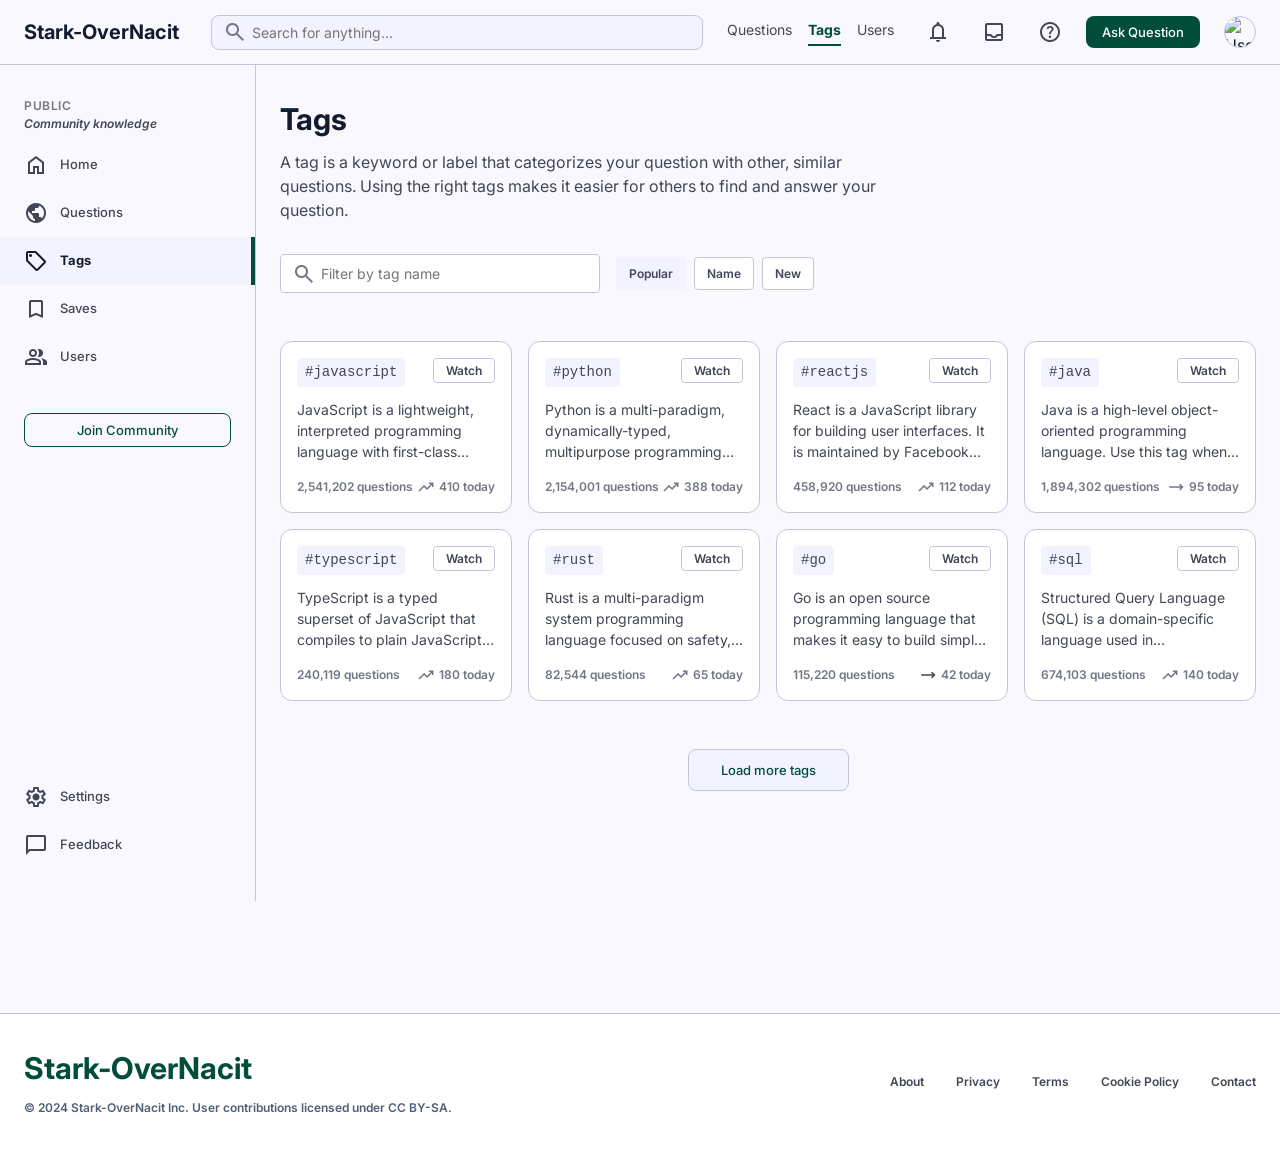
==== frontend/tags.html @ 77a6401e "new commits" ====
<!DOCTYPE html>
<html lang="en">
<head>
    <meta charset="UTF-8">
    <meta name="viewport" content="width=device-width, initial-scale=1.0">
    <title>Tags - Stark-OverNacit</title>
    <link href="https://fonts.googleapis.com/css2?family=Inter:wght@400;500;600;700&display=swap" rel="stylesheet" />
    <link href="https://fonts.googleapis.com/css2?family=Material+Symbols+Outlined:wght,FILL@100..700,0..1&display=swap" rel="stylesheet" />
    <style>
        :root {
            --bg: #faf8ff;
            --on-bg: #131b2e;
            --surface: #faf8ff;
            --surface-lowest: #ffffff;
            --surface-low: #f2f3ff;
            --surface-high: #e2e7ff;
            --surface-highest: #dae2fd;
           --primary: #004d3b;
            --primary-container: #0066ff;
            --on-primary: #ffffff;
            --on-surface: #131b2e;
            --on-surface-variant: #424656;
            --outline: #727687;
            --outline-variant: #c2c6d8;
        }

        * { box-sizing: border-box; margin: 0; padding: 0; }
        
        body {
            font-family: 'Inter', sans-serif;
            background-color: var(--bg);
            color: var(--on-bg);
            line-height: 1.5;
        }

        ::selection {
            background: #dae1ff;
            color: #001849;
        }

        .material-symbols-outlined {
            font-variation-settings: 'FILL' 0, 'wght' 400, 'GRAD' 0, 'opsz' 24;
            vertical-align: middle;
        }

        a { text-decoration: none; color: inherit; }
        button { cursor: pointer; font-family: inherit; border: none; background: none; }
        input { font-family: inherit; }

        /* Header */
        .top-nav {
            position: sticky;
            top: 0;
            z-index: 50;
            background: var(--surface);
            border-bottom: 1px solid var(--outline-variant);
        }
        .nav-container {
            max-width: 1280px;
            margin: 0 auto;
            padding: 0 24px;
            height: 64px;
            display: flex;
            align-items: center;
            justify-content: space-between;
        }
        .nav-left { display: flex; align-items: center; gap: 32px; flex: 1; }
        .brand { font-size: 20px; font-weight: 700; color: var(--on-surface); }
        
        .search-bar {
            position: relative;
            flex: 1;
            max-width: 500px;
            display: none;
        }
        @media (min-width: 768px) { .search-bar { display: flex; } }
        .search-bar .icon {
            position: absolute;
            left: 12px;
            top: 50%;
            transform: translateY(-50%);
            color: var(--outline);
            transition: color 0.2s;
        }
        .search-bar:focus-within .icon { color: var(--primary); }
        .search-bar input {
            width: 100%;
            background: var(--surface-low);
            border: 1px solid var(--outline-variant);
            border-radius: 8px;
            padding: 8px 16px 8px 40px;
            font-size: 14px;
            outline: none;
            transition: border-color 0.2s;
        }
        .search-bar input:focus { border-color: var(--primary); }

        .nav-links { display: none; gap: 16px; margin: 0 24px; }
        @media (min-width: 1024px) { .nav-links { display: flex; } }
        .nav-links a {
            font-size: 14px;
            color: var(--on-surface-variant);
            transition: color 0.2s;
        }
        .nav-links a:hover, .nav-links a.active { color: var(--primary); }
        .nav-links a.active { 
            border-bottom: 2px solid var(--primary); 
            font-weight: 700; 
            padding-bottom: 4px; 
        }

        .nav-actions { display: flex; align-items: center; gap: 16px; }
        .action-icons { display: none; gap: 16px; }
        @media (min-width: 768px) { .action-icons { display: flex; } }
        .icon-btn {
            color: var(--on-surface-variant);
            padding: 8px;
            border-radius: 50%;
            cursor: pointer;
            transition: background 0.2s;
        }
        .icon-btn:hover { background: var(--surface-low); }

        .btn-primary {
            background: var(--primary);
            color: var(--on-primary);
            padding: 8px 16px;
            border-radius: 8px;
            font-size: 13px;
            font-weight: 500;
            transition: background 0.2s, transform 0.1s;
        }
        .btn-primary:hover { background: var(--primary-container); }
        .btn-primary:active { transform: scale(0.95); }

        .avatar {
            width: 32px;
            height: 32px;
            border-radius: 50%;
            overflow: hidden;
            border: 1px solid var(--outline-variant);
            margin-left: 8px;
        }
        .avatar img { width: 100%; height: 100%; object-fit: cover; }

        /* Layout */
        .main-layout {
            max-width: 1280px;
            margin: 0 auto;
            display: flex;
        }

        /* Sidebar */
        .sidebar {
            display: none;
            flex-direction: column;
            width: 256px;
            position: sticky;
            top: 64px;
            height: calc(100vh - 64px);
            background: var(--surface);
            border-right: 1px solid var(--outline-variant);
            padding: 32px 0;
        }
        @media (min-width: 768px) { .sidebar { display: flex; } }

        .sidebar-section { padding: 0 24px; margin-bottom: 8px; }
        .section-title { font-size: 12px; font-weight: 600; color: var(--outline); text-transform: uppercase; letter-spacing: 0.05em; }
        .section-subtitle { font-size: 12px; font-weight: 600; color: var(--on-surface-variant); font-style: italic; }

        .sidebar-nav { display: flex; flex-direction: column; width: 100%; }
        .sidebar-nav a {
            display: flex;
            align-items: center;
            gap: 12px;
            padding: 12px 24px;
            color: var(--on-surface-variant);
            font-size: 13px;
            font-weight: 500;
            transition: background 0.2s;
        }
        .sidebar-nav a:hover { background: var(--surface-lowest); }
        .sidebar-nav a.active {
            color: var(--on-surface);
            font-weight: 700;
            border-right: 4px solid var(--primary);
            background: var(--surface-low);
        }

        .sidebar-cta { padding: 0 24px; margin-top: 32px; }
        .btn-outline {
            width: 100%;
            padding: 8px;
            border: 1px solid var(--primary);
            color: var(--primary);
            background: transparent;
            border-radius: 8px;
            font-size: 13px;
            font-weight: 500;
            transition: background 0.2s;
        }
        .btn-outline:hover { background: rgba(0, 80, 203, 0.05); }

        .sidebar-footer { margin-top: auto; }
        .sidebar-footer a {
            display: flex;
            align-items: center;
            gap: 12px;
            padding: 12px 24px;
            color: var(--on-surface-variant);
            font-size: 13px;
            font-weight: 500;
            transition: background 0.2s;
        }
        .sidebar-footer a:hover { background: var(--surface-lowest); }

        /* Main Content */
        .content {
            flex: 1;
            min-height: 100vh;
            padding: 32px 24px;
        }
        .intro { margin-bottom: 48px; }
        .page-title { font-size: 30px; font-weight: 700; margin-bottom: 8px; }
        .page-desc { font-size: 16px; color: var(--on-surface-variant); max-width: 600px; }

        .filters {
            margin-top: 32px;
            display: flex;
            flex-direction: column;
            gap: 16px;
            align-items: center;
        }
        @media (min-width: 768px) { .filters { flex-direction: row; } }

        .search-filter {
            position: relative;
            width: 100%;
        }
        @media (min-width: 768px) { .search-filter { width: 320px; } }
        .search-filter .icon {
            position: absolute;
            left: 12px;
            top: 50%;
            transform: translateY(-50%);
            color: var(--outline);
            transition: color 0.2s;
        }
        .search-filter:focus-within .icon { color: var(--primary); }
        .search-filter input {
            width: 100%;
            background: var(--surface-lowest);
            border: 1px solid var(--outline-variant);
            border-radius: 4px;
            padding: 10px 16px 10px 40px;
            font-size: 14px;
            outline: none;
            transition: border-color 0.2s;
        }
        .search-filter input:focus { border-color: var(--primary); }

        .sort-btns { display: flex; gap: 8px; align-self: flex-start; }
        @media (min-width: 768px) { .sort-btns { align-self: auto; } }
        .sort-btns button {
            padding: 8px 12px;
            border-radius: 4px;
            font-size: 12px;
            font-weight: 600;
            background: var(--surface-lowest);
            color: var(--on-surface-variant);
            border: 1px solid var(--outline-variant);
            transition: background 0.2s;
        }
        .sort-btns button:hover { background: var(--surface-low); }
        .sort-btns button.active {
            background: var(--surface-low);
            border-color: transparent;
        }

        /* Tags Grid */
        .tags-grid {
            display: grid;
            grid-template-columns: 1fr;
            gap: 16px;
        }
        @media (min-width: 640px) { .tags-grid { grid-template-columns: repeat(2, 1fr); } }
        @media (min-width: 1024px) { .tags-grid { grid-template-columns: repeat(3, 1fr); } }
        @media (min-width: 1280px) { .tags-grid { grid-template-columns: repeat(4, 1fr); } }

        .tag-card {
            background: var(--surface-lowest);
            border: 1px solid var(--outline-variant);
            padding: 16px;
            border-radius: 12px;
            display: flex;
            flex-direction: column;
            transition: box-shadow 0.2s;
        }
        .tag-card:hover { box-shadow: 0px 4px 12px rgba(0, 0, 0, 0.05); }

        .tag-header { display: flex; justify-content: space-between; align-items: flex-start; margin-bottom: 12px; }
        .tag-name {
            background: var(--surface-low);
            color: var(--on-surface-variant);
            padding: 4px 8px;
            border-radius: 4px;
            font-family: ui-monospace, monospace;
            font-size: 14px;
            cursor: pointer;
            transition: background 0.2s;
        }
        .tag-name:hover { background: var(--surface-highest); }

        .follow-btn {
            border: 1px solid var(--outline-variant);
            color: var(--on-surface-variant);
            padding: 4px 12px;
            border-radius: 4px;
            font-size: 12px;
            font-weight: 600;
            transition: all 0.2s;
        }
        .follow-btn:hover { border-color: var(--primary); color: var(--primary); }
        .follow-btn:active { transform: scale(0.95); }
        .follow-btn.watching {
            background: var(--primary);
            color: var(--on-primary);
            border-color: var(--primary);
        }

        .tag-desc {
            font-size: 14px;
            color: var(--on-surface-variant);
            margin-bottom: 16px;
            display: -webkit-box;
            -webkit-line-clamp: 3;
            -webkit-box-orient: vertical;
            overflow: hidden;
        }

        .tag-stats {
            margin-top: auto;
            display: flex;
            justify-content: space-between;
            align-items: center;
            color: var(--outline);
            font-size: 12px;
            font-weight: 600;
        }
        .tag-stats .trend { display: flex; align-items: center; gap: 4px; }
        .tag-stats .trend .material-symbols-outlined { font-size: 18px; }
        .tag-stats .trend .variant { color: var(--on-surface-variant); }

        .load-more {
            margin-top: 48px;
            display: flex;
            justify-content: center;
        }
        .btn-load-more {
            background: var(--surface-low);
            color: var(--primary);
            padding: 12px 32px;
            border-radius: 8px;
            border: 1px solid var(--outline-variant);
            font-size: 13px;
            font-weight: 500;
            transition: background 0.2s;
        }
        .btn-load-more:hover { background: rgba(0, 80, 203, 0.1); }

        /* Footer */
        .footer {
            background: var(--surface-lowest);
            border-top: 1px solid var(--outline-variant);
            padding: 32px 0;
            margin-top: 48px;
        }
        .footer-container {
            max-width: 1280px;
            margin: 0 auto;
            padding: 0 24px;
            display: flex;
            flex-direction: column;
            gap: 16px;
            align-items: center;
        }
        @media (min-width: 768px) { 
            .footer-container { flex-direction: row; justify-content: space-between; } 
        }
        .footer-brand { text-align: center; }
        @media (min-width: 768px) { .footer-brand { text-align: left; } }
        .footer-brand .brand { color: var(--primary); font-size: 30px; font-weight: 700; }
        .footer-brand p { font-size: 12px; font-weight: 600; color: #505f76; margin-top: 8px; }

        .footer-links { display: flex; gap: 32px; }
        .footer-links a {
            font-size: 12px;
            font-weight: 600;
            color: var(--on-surface-variant);
            transition: color 0.2s;
        }
        .footer-links a:hover { text-decoration: underline; color: var(--primary); }
    </style>
</head>
<body>
    <!-- Header -->
    <header class="top-nav">
        <div class="nav-container">
            <div class="nav-left">
                <h1 class="brand">Stark-OverNacit</h1>
                <div class="search-bar">
                    <span class="material-symbols-outlined icon">search</span>
                    <input type="text" placeholder="Search for anything...">
                </div>
            </div>
            <nav class="nav-links">
                <a href="index.html">Questions</a>
                <a href="tags.html" class="active">Tags</a>
                <a href="users.html">Users</a>
            </nav>
            <div class="nav-actions">
                <div class="action-icons">
                    <span class="material-symbols-outlined icon-btn">notifications</span>
                    <span class="material-symbols-outlined icon-btn">inbox</span>
                    <span class="material-symbols-outlined icon-btn">help</span>
                </div>
                <button class="btn-primary">Ask Question</button>
                <div class="avatar">
                    <img src="https://lh3.googleusercontent.com/aida-public/[base64]" alt="User Avatar">
                </div>
            </div>
        </div>
    </header>

    <div class="main-layout">
        <!-- Sidebar -->
        <aside class="sidebar">
            <div class="sidebar-section">
                <p class="section-title">Public</p>
                <p class="section-subtitle">Community knowledge</p>
            </div>
            <nav class="sidebar-nav">
                <a href="#"><span class="material-symbols-outlined">home</span> Home</a>
                <a href="#"><span class="material-symbols-outlined">public</span> Questions</a>
                <a href="#" class="active"><span class="material-symbols-outlined">local_offer</span> Tags</a>
                <a href="#"><span class="material-symbols-outlined">bookmark</span> Saves</a>
                <a href="#"><span class="material-symbols-outlined">group</span> Users</a>
            </nav>
            <div class="sidebar-cta">
                <button class="btn-outline">Join Community</button>
            </div>
            <div class="sidebar-footer">
                <a href="#"><span class="material-symbols-outlined">settings</span> Settings</a>
                <a href="#"><span class="material-symbols-outlined">chat_bubble</span> Feedback</a>
            </div>
        </aside>

        <!-- Main Content -->
        <main class="content">
            <section class="intro">
                <h1 class="page-title">Tags</h1>
                <p class="page-desc">A tag is a keyword or label that categorizes your question with other, similar questions. Using the right tags makes it easier for others to find and answer your question.</p>
                <div class="filters">
                    <div class="search-filter">
                        <span class="material-symbols-outlined icon">search</span>
                        <input type="text" id="tagSearch" placeholder="Filter by tag name">
                    </div>
                    <div class="sort-btns">
                        <button class="active">Popular</button>
                        <button>Name</button>
                        <button>New</button>
                    </div>
                </div>
            </section>

            <div class="tags-grid" id="tagsGrid">
                <!-- JavaScript -->
                <div class="tag-card">
                    <div class="tag-header">
                        <span class="tag-name">#javascript</span>
                        <button class="follow-btn" onclick="toggleFollow(this)">Watch</button>
                    </div>
                    <p class="tag-desc">JavaScript is a lightweight, interpreted programming language with first-class functions that's best known as the scripting language for Web pages.</p>
                    <div class="tag-stats">
                        <span>2,541,202 questions</span>
                        <span class="trend"><span class="material-symbols-outlined">trending_up</span> 410 today</span>
                    </div>
                </div>
                <!-- Python -->
                <div class="tag-card">
                    <div class="tag-header">
                        <span class="tag-name">#python</span>
                        <button class="follow-btn" onclick="toggleFollow(this)">Watch</button>
                    </div>
                    <p class="tag-desc">Python is a multi-paradigm, dynamically-typed, multipurpose programming language. It is designed to be quick to learn and use.</p>
                    <div class="tag-stats">
                        <span>2,154,001 questions</span>
                        <span class="trend"><span class="material-symbols-outlined">trending_up</span> 388 today</span>
                    </div>
                </div>
                <!-- ReactJS -->
                <div class="tag-card">
                    <div class="tag-header">
                        <span class="tag-name">#reactjs</span>
                        <button class="follow-btn" onclick="toggleFollow(this)">Watch</button>
                    </div>
                    <p class="tag-desc">React is a JavaScript library for building user interfaces. It is maintained by Facebook and a community of individual developers and companies.</p>
                    <div class="tag-stats">
                        <span>458,920 questions</span>
                        <span class="trend"><span class="material-symbols-outlined">trending_up</span> 112 today</span>
                    </div>
                </div>
                <!-- Java -->
                <div class="tag-card">
                    <div class="tag-header">
                        <span class="tag-name">#java</span>
                        <button class="follow-btn" onclick="toggleFollow(this)">Watch</button>
                    </div>
                    <p class="tag-desc">Java is a high-level object-oriented programming language. Use this tag when you're having trouble with the language itself or the standard library.</p>
                    <div class="tag-stats">
                        <span>1,894,302 questions</span>
                        <span class="trend"><span class="material-symbols-outlined">trending_flat</span> 95 today</span>
                    </div>
                </div>
                <!-- TypeScript -->
                <div class="tag-card">
                    <div class="tag-header">
                        <span class="tag-name">#typescript</span>
                        <button class="follow-btn" onclick="toggleFollow(this)">Watch</button>
                    </div>
                    <p class="tag-desc">TypeScript is a typed superset of JavaScript that compiles to plain JavaScript. It adds optional static typing and class-based object-oriented programming.</p>
                    <div class="tag-stats">
                        <span>240,119 questions</span>
                        <span class="trend"><span class="material-symbols-outlined">trending_up</span> 180 today</span>
                    </div>
                </div>
                <!-- Rust -->
                <div class="tag-card">
                    <div class="tag-header">
                        <span class="tag-name">#rust</span>
                        <button class="follow-btn" onclick="toggleFollow(this)">Watch</button>
                    </div>
                    <p class="tag-desc">Rust is a multi-paradigm system programming language focused on safety, especially safe concurrency.</p>
                    <div class="tag-stats">
                        <span>82,544 questions</span>
                        <span class="trend"><span class="material-symbols-outlined">trending_up</span> 65 today</span>
                    </div>
                </div>
                <!-- Go -->
                <div class="tag-card">
                    <div class="tag-header">
                        <span class="tag-name">#go</span>
                        <button class="follow-btn" onclick="toggleFollow(this)">Watch</button>
                    </div>
                    <p class="tag-desc">Go is an open source programming language that makes it easy to build simple, reliable, and efficient software.</p>
                    <div class="tag-stats">
                        <span>115,220 questions</span>
                        <span class="trend"><span class="material-symbols-outlined variant">trending_flat</span> 42 today</span>
                    </div>
                </div>
                <!-- SQL -->
                <div class="tag-card">
                    <div class="tag-header">
                        <span class="tag-name">#sql</span>
                        <button class="follow-btn" onclick="toggleFollow(this)">Watch</button>
                    </div>
                    <p class="tag-desc">Structured Query Language (SQL) is a domain-specific language used in programming and designed for managing data held in a relational database.</p>
                    <div class="tag-stats">
                        <span>674,103 questions</span>
                        <span class="trend"><span class="material-symbols-outlined">trending_up</span> 140 today</span>
                    </div>
                </div>
            </div>

            <div class="load-more">
                <button class="btn-load-more">Load more tags</button>
            </div>
        </main>
    </div>

    <!-- Footer -->
    <footer class="footer">
        <div class="footer-container">
            <div class="footer-brand">
                <h2 class="brand">Stark-OverNacit</h2>
                <p>© 2024 Stark-OverNacit Inc. User contributions licensed under CC BY-SA.</p>
            </div>
            <nav class="footer-links">
                <a href="#">About</a>
                <a href="#">Privacy</a>
                <a href="#">Terms</a>
                <a href="#">Cookie Policy</a>
                <a href="#">Contact</a>
            </nav>
        </div>
    </footer>

    <script>
        function toggleFollow(btn) {
            if (btn.classList.contains('watching')) {
                btn.classList.remove('watching');
                btn.textContent = 'Watch';
            } else {
                btn.classList.add('watching');
                btn.textContent = 'Watching';
            }
        }

        document.getElementById('tagSearch').addEventListener('input', function (e) {
            const term = e.target.value.toLowerCase();
            const cards = document.querySelectorAll('.tag-card');

            cards.forEach(card => {
                const tagName = card.querySelector('.tag-name').textContent.toLowerCase();
                const tagDesc = card.querySelector('.tag-desc').textContent.toLowerCase();

                if (tagName.includes(term) || tagDesc.includes(term)) {
                    card.style.display = 'flex';
                } else {
                    card.style.display = 'none';
                }
            });
        });
    </script>
</body>
</html>
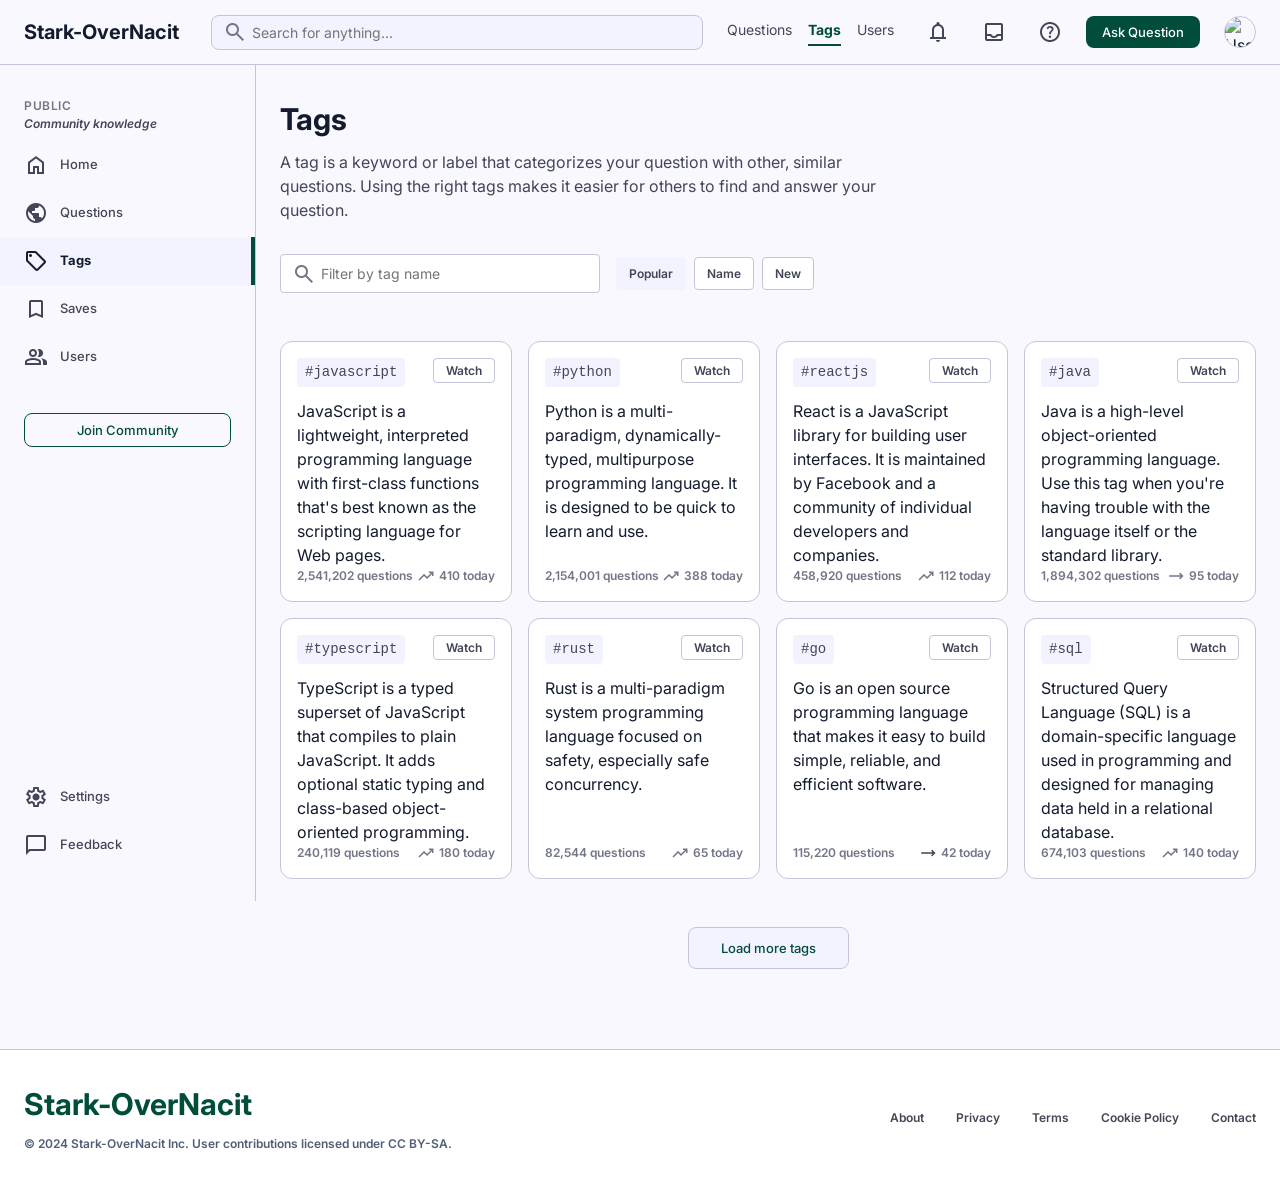
==== commit 8e201dcf: "update user models" ====
--- a/frontend/tags.html
+++ b/frontend/tags.html
@@ -328,7 +328,7 @@
             border-color: var(--primary);
         }
 
-        .tag-desc {
+        /*.tag-desc {
             font-size: 14px;
             color: var(--on-surface-variant);
             margin-bottom: 16px;
@@ -336,7 +336,7 @@
             -webkit-line-clamp: 3;
             -webkit-box-orient: vertical;
             overflow: hidden;
-        }
+        }*/
 
         .tag-stats {
             margin-top: auto;
